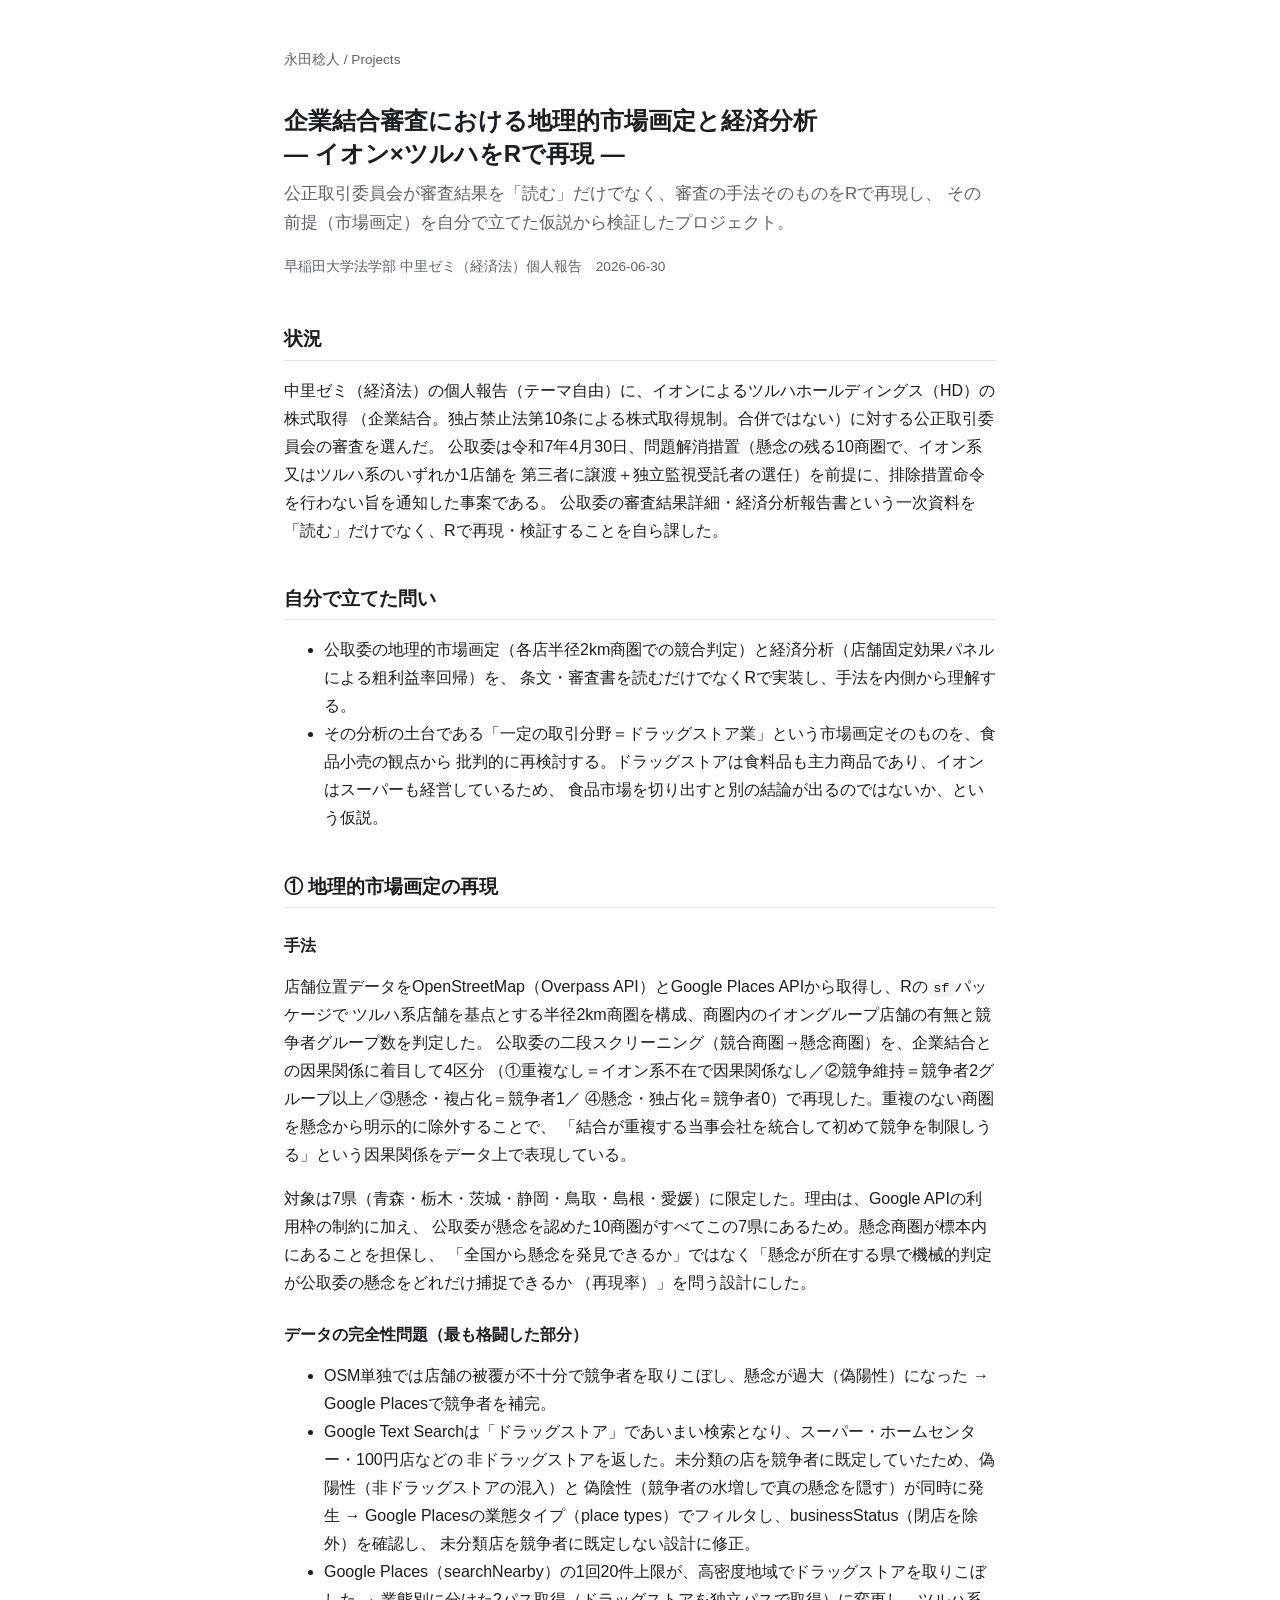
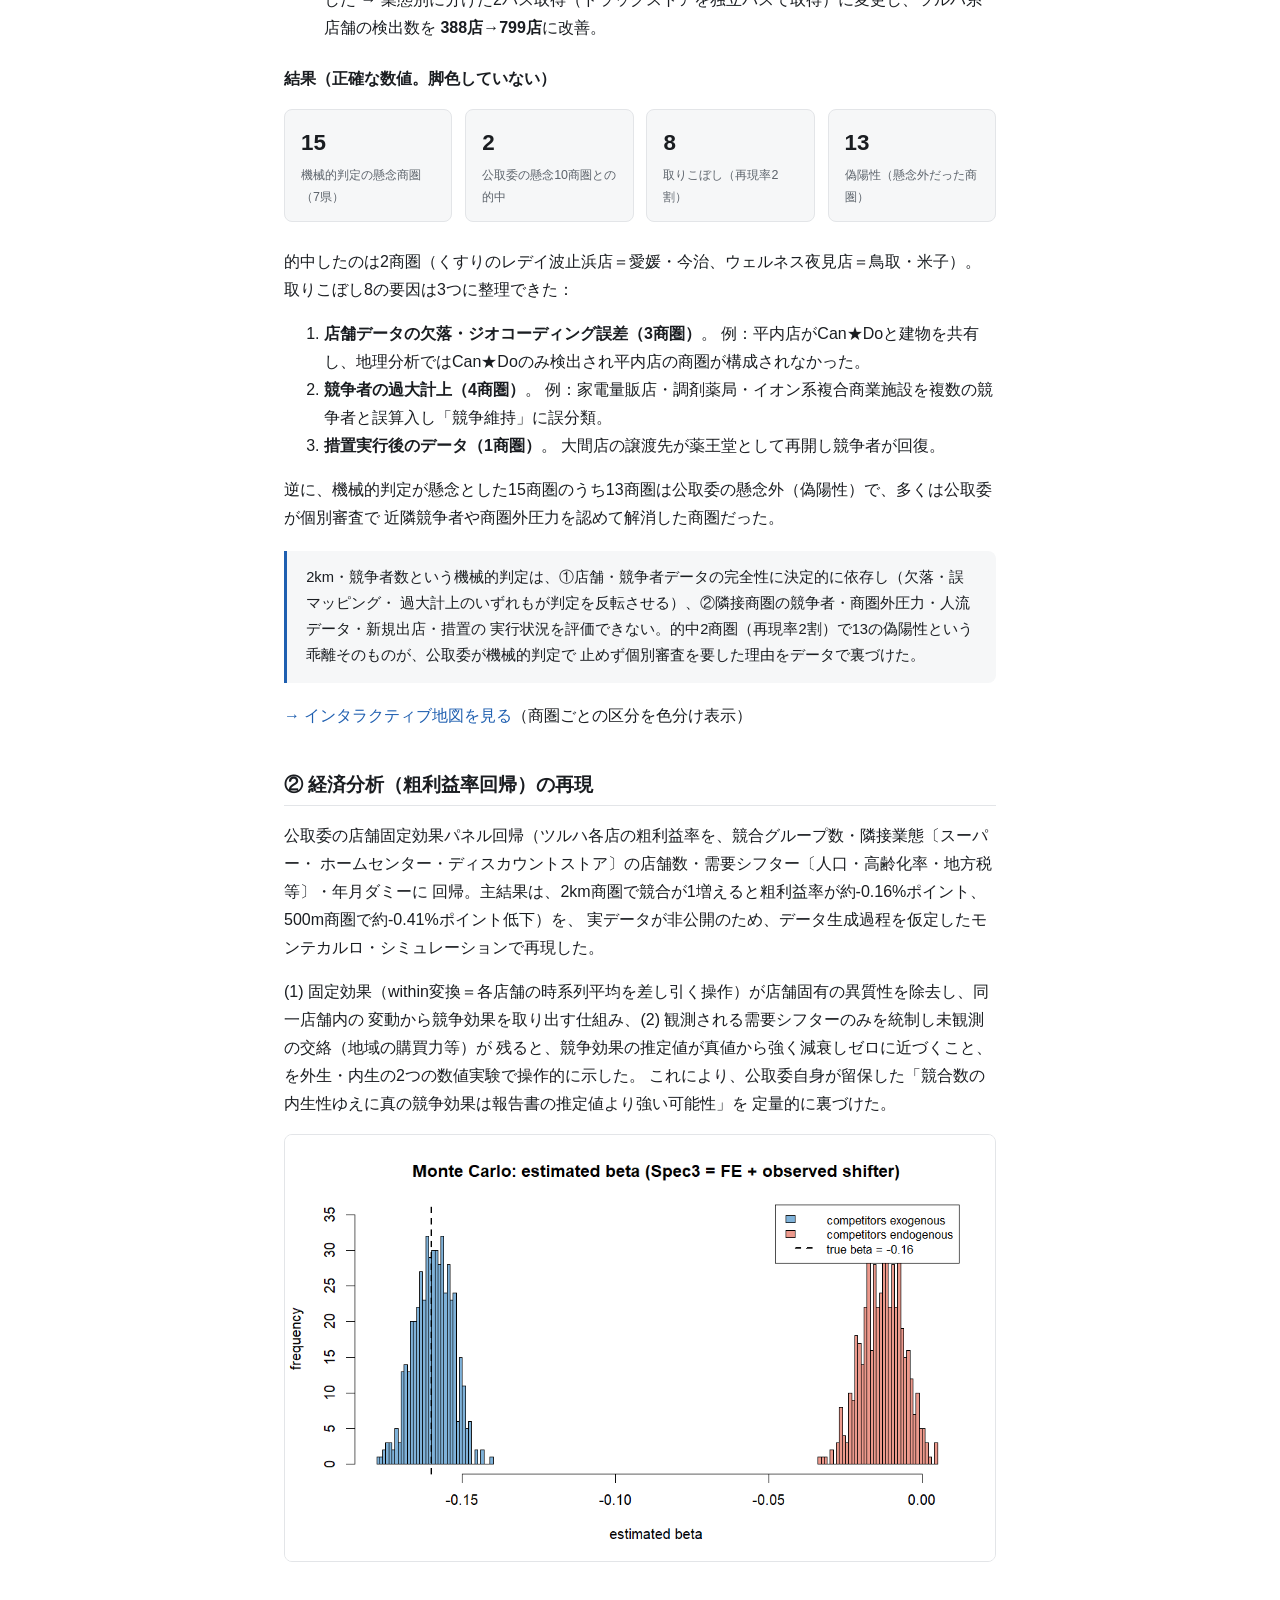
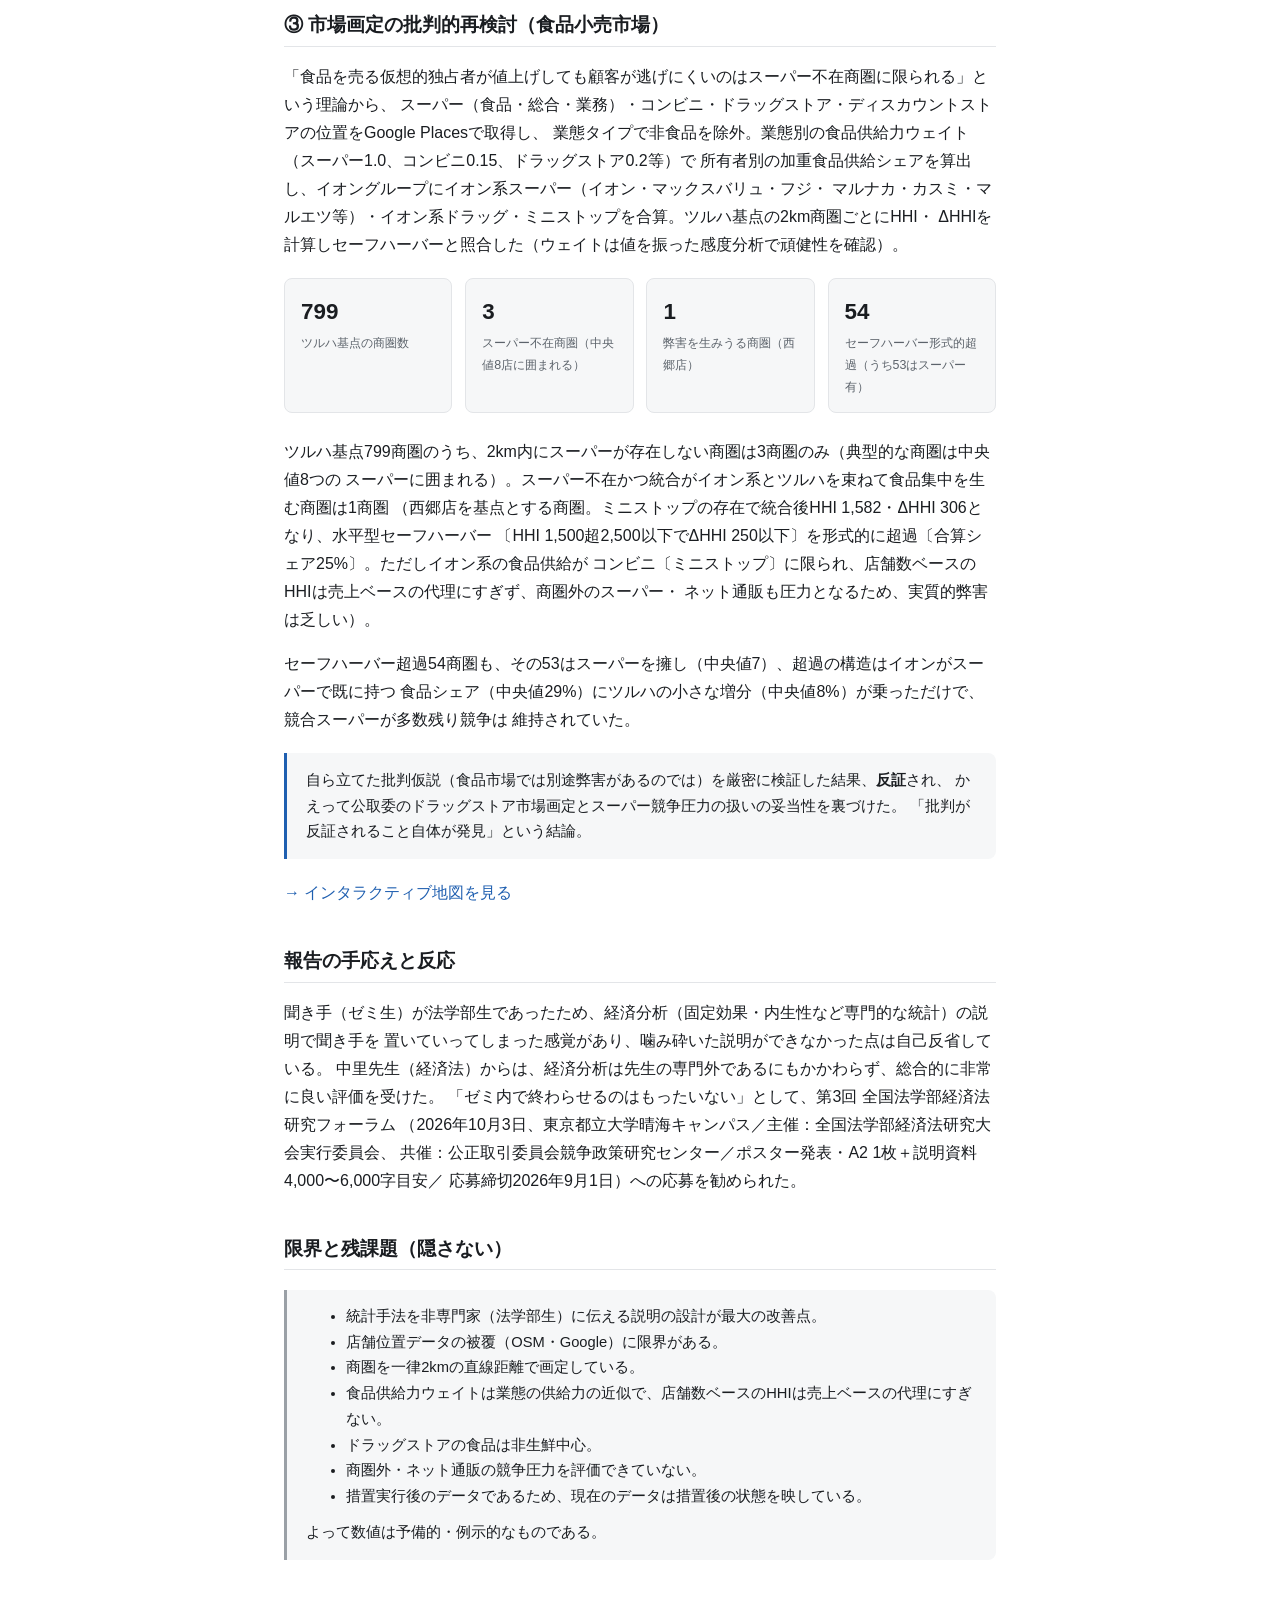
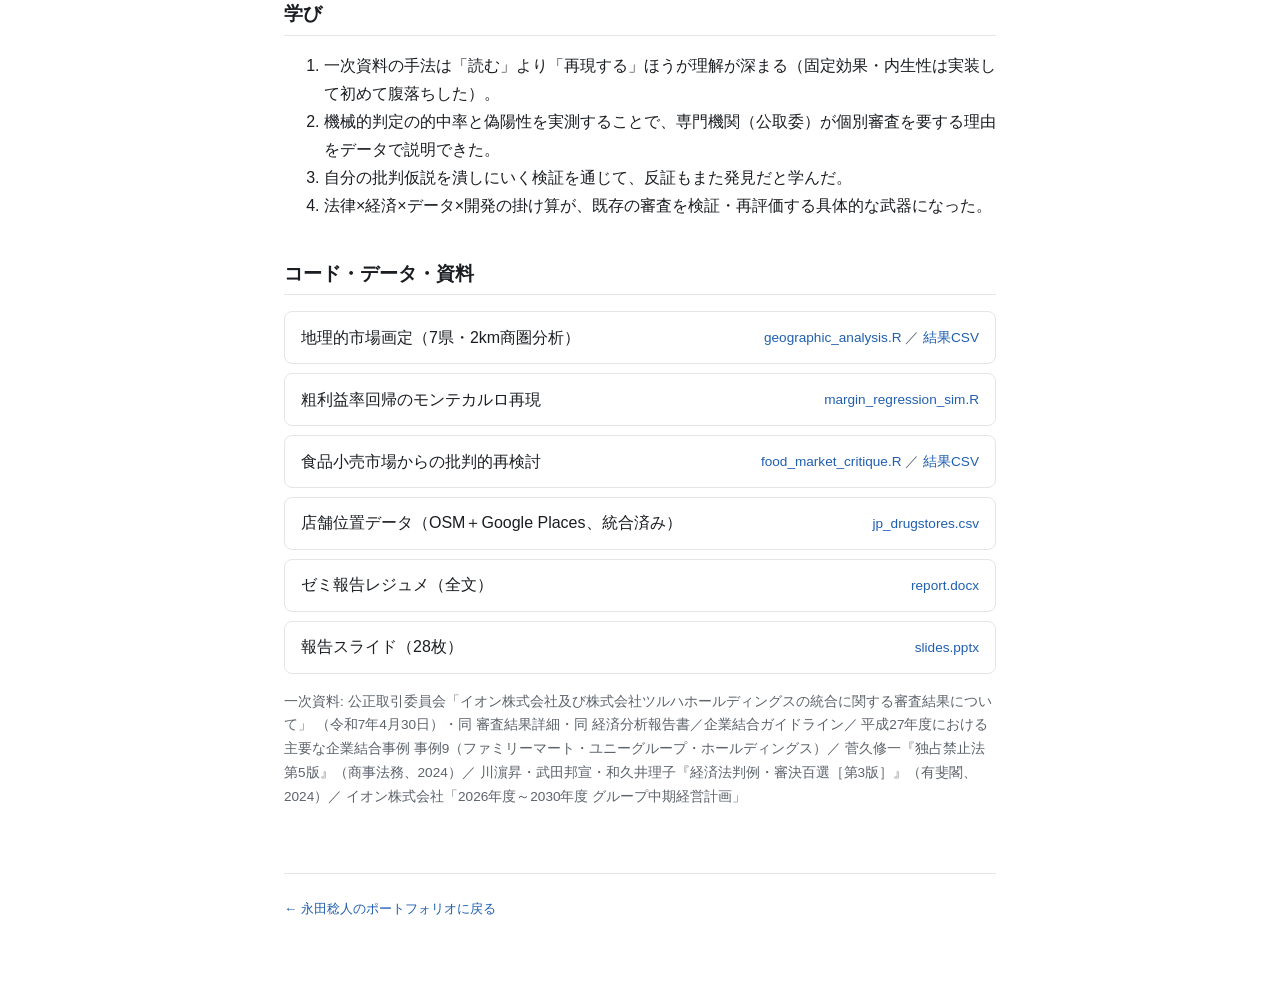
==== projects/jftc-aeon-tsuruha/index.html @ dfa3205b "公取委企業結合審査（イオン×ツルハ）R再現プロジェクトを公開 地理的市場画定・経済分析（粗利益率回帰）・食品市場からの批判的検討の 3本の分析を、コード・データ・インタラクティブ地図・報告資料とともに" ====
<!doctype html>
<html lang="ja">
<head>
<meta charset="utf-8">
<meta name="viewport" content="width=device-width, initial-scale=1">
<title>企業結合審査の再現 — イオン×ツルハ</title>
<meta name="description" content="公正取引委員会のイオン×ツルハHD企業結合審査を、地理的市場画定と経済分析の両面からRで再現し、市場画定を批判的に検証したプロジェクト。">
<link rel="stylesheet" href="../../assets/style.css">
</head>
<body>
<div class="wrap">
  <nav class="crumbs"><a href="../../">永田稔人</a> / Projects</nav>

  <header class="site-header">
    <h1>企業結合審査における地理的市場画定と経済分析<br>— イオン×ツルハをRで再現 —</h1>
    <p class="lede">
      公正取引委員会が審査結果を「読む」だけでなく、審査の手法そのものをRで再現し、
      その前提（市場画定）を自分で立てた仮説から検証したプロジェクト。
    </p>
    <p class="muted" style="margin-top:0.8rem; font-size:0.85rem;">
      早稲田大学法学部 中里ゼミ（経済法）個人報告　2026-06-30
    </p>
  </header>

  <section>
    <h2>状況</h2>
    <p>
      中里ゼミ（経済法）の個人報告（テーマ自由）に、イオンによるツルハホールディングス（HD）の株式取得
      （企業結合。独占禁止法第10条による株式取得規制。合併ではない）に対する公正取引委員会の審査を選んだ。
      公取委は令和7年4月30日、問題解消措置（懸念の残る10商圏で、イオン系又はツルハ系のいずれか1店舗を
      第三者に譲渡＋独立監視受託者の選任）を前提に、排除措置命令を行わない旨を通知した事案である。
      公取委の審査結果詳細・経済分析報告書という一次資料を「読む」だけでなく、Rで再現・検証することを自ら課した。
    </p>
  </section>

  <section>
    <h2>自分で立てた問い</h2>
    <ul>
      <li>公取委の地理的市場画定（各店半径2km商圏での競合判定）と経済分析（店舗固定効果パネルによる粗利益率回帰）を、
        条文・審査書を読むだけでなくRで実装し、手法を内側から理解する。</li>
      <li>その分析の土台である「一定の取引分野＝ドラッグストア業」という市場画定そのものを、食品小売の観点から
        批判的に再検討する。ドラッグストアは食料品も主力商品であり、イオンはスーパーも経営しているため、
        食品市場を切り出すと別の結論が出るのではないか、という仮説。</li>
    </ul>
  </section>

  <section>
    <h2>① 地理的市場画定の再現</h2>

    <h3>手法</h3>
    <p>
      店舗位置データをOpenStreetMap（Overpass API）とGoogle Places APIから取得し、Rの<code>sf</code>パッケージで
      ツルハ系店舗を基点とする半径2km商圏を構成、商圏内のイオングループ店舗の有無と競争者グループ数を判定した。
      公取委の二段スクリーニング（競合商圏→懸念商圏）を、企業結合との因果関係に着目して4区分
      （①重複なし＝イオン系不在で因果関係なし／②競争維持＝競争者2グループ以上／③懸念・複占化＝競争者1／
      ④懸念・独占化＝競争者0）で再現した。重複のない商圏を懸念から明示的に除外することで、
      「結合が重複する当事会社を統合して初めて競争を制限しうる」という因果関係をデータ上で表現している。
    </p>
    <p>
      対象は7県（青森・栃木・茨城・静岡・鳥取・島根・愛媛）に限定した。理由は、Google APIの利用枠の制約に加え、
      公取委が懸念を認めた10商圏がすべてこの7県にあるため。懸念商圏が標本内にあることを担保し、
      「全国から懸念を発見できるか」ではなく「懸念が所在する県で機械的判定が公取委の懸念をどれだけ捕捉できるか
      （再現率）」を問う設計にした。
    </p>

    <h3>データの完全性問題（最も格闘した部分）</h3>
    <ul>
      <li>OSM単独では店舗の被覆が不十分で競争者を取りこぼし、懸念が過大（偽陽性）になった
        → Google Placesで競争者を補完。</li>
      <li>Google Text Searchは「ドラッグストア」であいまい検索となり、スーパー・ホームセンター・100円店などの
        非ドラッグストアを返した。未分類の店を競争者に既定していたため、偽陽性（非ドラッグストアの混入）と
        偽陰性（競争者の水増しで真の懸念を隠す）が同時に発生
        → Google Placesの業態タイプ（place types）でフィルタし、businessStatus（閉店を除外）を確認し、
        未分類店を競争者に既定しない設計に修正。</li>
      <li>Google Places（searchNearby）の1回20件上限が、高密度地域でドラッグストアを取りこぼした
        → 業態別に分けた2パス取得（ドラッグストアを独立パスで取得）に変更し、ツルハ系店舗の検出数を
        <strong>388店→799店</strong>に改善。</li>
    </ul>

    <h3>結果（正確な数値。脚色していない）</h3>
    <div class="stat-row">
      <div class="stat"><div class="n">15</div><div class="label">機械的判定の懸念商圏（7県）</div></div>
      <div class="stat"><div class="n">2</div><div class="label">公取委の懸念10商圏との的中</div></div>
      <div class="stat"><div class="n">8</div><div class="label">取りこぼし（再現率2割）</div></div>
      <div class="stat"><div class="n">13</div><div class="label">偽陽性（懸念外だった商圏）</div></div>
    </div>
    <p>
      的中したのは2商圏（くすりのレデイ波止浜店＝愛媛・今治、ウェルネス夜見店＝鳥取・米子）。
      取りこぼし8の要因は3つに整理できた：
    </p>
    <ol>
      <li><strong>店舗データの欠落・ジオコーディング誤差（3商圏）</strong>。
        例：平内店がCan★Doと建物を共有し、地理分析ではCan★Doのみ検出され平内店の商圏が構成されなかった。</li>
      <li><strong>競争者の過大計上（4商圏）</strong>。
        例：家電量販店・調剤薬局・イオン系複合商業施設を複数の競争者と誤算入し「競争維持」に誤分類。</li>
      <li><strong>措置実行後のデータ（1商圏）</strong>。
        大間店の譲渡先が薬王堂として再開し競争者が回復。</li>
    </ol>
    <p>
      逆に、機械的判定が懸念とした15商圏のうち13商圏は公取委の懸念外（偽陽性）で、多くは公取委が個別審査で
      近隣競争者や商圏外圧力を認めて解消した商圏だった。
    </p>
    <div class="callout">
      2km・競争者数という機械的判定は、①店舗・競争者データの完全性に決定的に依存し（欠落・誤マッピング・
      過大計上のいずれもが判定を反転させる）、②隣接商圏の競争者・商圏外圧力・人流データ・新規出店・措置の
      実行状況を評価できない。的中2商圏（再現率2割）で13の偽陽性という乖離そのものが、公取委が機械的判定で
      止めず個別審査を要した理由をデータで裏づけた。
    </div>
    <p><a href="maps/geographic_map.html">→ インタラクティブ地図を見る</a>（商圏ごとの区分を色分け表示）</p>
  </section>

  <section>
    <h2>② 経済分析（粗利益率回帰）の再現</h2>
    <p>
      公取委の店舗固定効果パネル回帰（ツルハ各店の粗利益率を、競合グループ数・隣接業態〔スーパー・
      ホームセンター・ディスカウントストア〕の店舗数・需要シフター〔人口・高齢化率・地方税等〕・年月ダミーに
      回帰。主結果は、2km商圏で競合が1増えると粗利益率が約-0.16%ポイント、500m商圏で約-0.41%ポイント低下）を、
      実データが非公開のため、データ生成過程を仮定したモンテカルロ・シミュレーションで再現した。
    </p>
    <p>
      (1) 固定効果（within変換＝各店舗の時系列平均を差し引く操作）が店舗固有の異質性を除去し、同一店舗内の
      変動から競争効果を取り出す仕組み、(2) 観測される需要シフターのみを統制し未観測の交絡（地域の購買力等）が
      残ると、競争効果の推定値が真値から強く減衰しゼロに近づくこと、を外生・内生の2つの数値実験で操作的に示した。
      これにより、公取委自身が留保した「競合数の内生性ゆえに真の競争効果は報告書の推定値より強い可能性」を
      定量的に裏づけた。
    </p>
    <p><img src="figures/margin_montecarlo.png" alt="モンテカルロ・シミュレーション：外生 vs 内生での推定バイアス比較" style="max-width:100%; border-radius:8px; border:1px solid var(--border);"></p>
  </section>

  <section>
    <h2>③ 市場画定の批判的再検討（食品小売市場）</h2>
    <p>
      「食品を売る仮想的独占者が値上げしても顧客が逃げにくいのはスーパー不在商圏に限られる」という理論から、
      スーパー（食品・総合・業務）・コンビニ・ドラッグストア・ディスカウントストアの位置をGoogle Placesで取得し、
      業態タイプで非食品を除外。業態別の食品供給力ウェイト（スーパー1.0、コンビニ0.15、ドラッグストア0.2等）で
      所有者別の加重食品供給シェアを算出し、イオングループにイオン系スーパー（イオン・マックスバリュ・フジ・
      マルナカ・カスミ・マルエツ等）・イオン系ドラッグ・ミニストップを合算。ツルハ基点の2km商圏ごとにHHI・
      ΔHHIを計算しセーフハーバーと照合した（ウェイトは値を振った感度分析で頑健性を確認）。
    </p>
    <div class="stat-row">
      <div class="stat"><div class="n">799</div><div class="label">ツルハ基点の商圏数</div></div>
      <div class="stat"><div class="n">3</div><div class="label">スーパー不在商圏（中央値8店に囲まれる）</div></div>
      <div class="stat"><div class="n">1</div><div class="label">弊害を生みうる商圏（西郷店）</div></div>
      <div class="stat"><div class="n">54</div><div class="label">セーフハーバー形式的超過（うち53はスーパー有）</div></div>
    </div>
    <p>
      ツルハ基点799商圏のうち、2km内にスーパーが存在しない商圏は3商圏のみ（典型的な商圏は中央値8つの
      スーパーに囲まれる）。スーパー不在かつ統合がイオン系とツルハを束ねて食品集中を生む商圏は1商圏
      （西郷店を基点とする商圏。ミニストップの存在で統合後HHI 1,582・ΔHHI 306となり、水平型セーフハーバー
      〔HHI 1,500超2,500以下でΔHHI 250以下〕を形式的に超過〔合算シェア25%〕。ただしイオン系の食品供給が
      コンビニ〔ミニストップ〕に限られ、店舗数ベースのHHIは売上ベースの代理にすぎず、商圏外のスーパー・
      ネット通販も圧力となるため、実質的弊害は乏しい）。
    </p>
    <p>
      セーフハーバー超過54商圏も、その53はスーパーを擁し（中央値7）、超過の構造はイオンがスーパーで既に持つ
      食品シェア（中央値29%）にツルハの小さな増分（中央値8%）が乗っただけで、競合スーパーが多数残り競争は
      維持されていた。
    </p>
    <div class="callout">
      自ら立てた批判仮説（食品市場では別途弊害があるのでは）を厳密に検証した結果、<strong>反証</strong>され、
      かえって公取委のドラッグストア市場画定とスーパー競争圧力の扱いの妥当性を裏づけた。
      「批判が反証されること自体が発見」という結論。
    </div>
    <p><a href="maps/food_market_map.html">→ インタラクティブ地図を見る</a></p>
  </section>

  <section>
    <h2>報告の手応えと反応</h2>
    <p>
      聞き手（ゼミ生）が法学部生であったため、経済分析（固定効果・内生性など専門的な統計）の説明で聞き手を
      置いていってしまった感覚があり、噛み砕いた説明ができなかった点は自己反省している。
      中里先生（経済法）からは、経済分析は先生の専門外であるにもかかわらず、総合的に非常に良い評価を受けた。
      「ゼミ内で終わらせるのはもったいない」として、第3回 全国法学部経済法研究フォーラム
      （2026年10月3日、東京都立大学晴海キャンパス／主催：全国法学部経済法研究大会実行委員会、
      共催：公正取引委員会競争政策研究センター／ポスター発表・A2 1枚＋説明資料4,000〜6,000字目安／
      応募締切2026年9月1日）への応募を勧められた。
    </p>
  </section>

  <section>
    <h2>限界と残課題（隠さない）</h2>
    <div class="callout limits">
      <ul style="margin:0;">
        <li>統計手法を非専門家（法学部生）に伝える説明の設計が最大の改善点。</li>
        <li>店舗位置データの被覆（OSM・Google）に限界がある。</li>
        <li>商圏を一律2kmの直線距離で画定している。</li>
        <li>食品供給力ウェイトは業態の供給力の近似で、店舗数ベースのHHIは売上ベースの代理にすぎない。</li>
        <li>ドラッグストアの食品は非生鮮中心。</li>
        <li>商圏外・ネット通販の競争圧力を評価できていない。</li>
        <li>措置実行後のデータであるため、現在のデータは措置後の状態を映している。</li>
      </ul>
      <p style="margin-bottom:0; margin-top:0.6rem;">よって数値は予備的・例示的なものである。</p>
    </div>
  </section>

  <section>
    <h2>学び</h2>
    <ol>
      <li>一次資料の手法は「読む」より「再現する」ほうが理解が深まる（固定効果・内生性は実装して初めて腹落ちした）。</li>
      <li>機械的判定の的中率と偽陽性を実測することで、専門機関（公取委）が個別審査を要する理由をデータで説明できた。</li>
      <li>自分の批判仮説を潰しにいく検証を通じて、反証もまた発見だと学んだ。</li>
      <li>法律×経済×データ×開発の掛け算が、既存の審査を検証・再評価する具体的な武器になった。</li>
    </ol>
  </section>

  <section>
    <h2>コード・データ・資料</h2>
    <ul class="resource-list">
      <li>
        <span>地理的市場画定（7県・2km商圏分析）</span>
        <span class="desc"><a href="code/geographic_analysis.R">geographic_analysis.R</a> ／ <a href="data/geographic_results.csv">結果CSV</a></span>
      </li>
      <li>
        <span>粗利益率回帰のモンテカルロ再現</span>
        <span class="desc"><a href="code/margin_regression_sim.R">margin_regression_sim.R</a></span>
      </li>
      <li>
        <span>食品小売市場からの批判的再検討</span>
        <span class="desc"><a href="code/food_market_critique.R">food_market_critique.R</a> ／ <a href="data/food_market_results.csv">結果CSV</a></span>
      </li>
      <li>
        <span>店舗位置データ（OSM＋Google Places、統合済み）</span>
        <span class="desc"><a href="data/jp_drugstores.csv">jp_drugstores.csv</a></span>
      </li>
      <li>
        <span>ゼミ報告レジュメ（全文）</span>
        <span class="desc"><a href="report/report.docx">report.docx</a></span>
      </li>
      <li>
        <span>報告スライド（28枚）</span>
        <span class="desc"><a href="report/slides.pptx">slides.pptx</a></span>
      </li>
    </ul>
    <p class="muted" style="font-size:0.85rem;">
      一次資料: 公正取引委員会「イオン株式会社及び株式会社ツルハホールディングスの統合に関する審査結果について」
      （令和7年4月30日）・同 審査結果詳細・同 経済分析報告書／企業結合ガイドライン／
      平成27年度における主要な企業結合事例 事例9（ファミリーマート・ユニーグループ・ホールディングス）／
      菅久修一『独占禁止法 第5版』（商事法務、2024）／
      川濵昇・武田邦宣・和久井理子『経済法判例・審決百選［第3版］』（有斐閣、2024）／
      イオン株式会社「2026年度～2030年度 グループ中期経営計画」
    </p>
  </section>

  <footer class="site-footer">
    <a href="../../">← 永田稔人のポートフォリオに戻る</a>
  </footer>
</div>
</body>
</html>
---- assets/style.css ----
:root {
  --bg: #ffffff;
  --bg-subtle: #f6f7f8;
  --text: #1a1d21;
  --text-muted: #5c636b;
  --border: #e3e5e8;
  --accent: #1f5fb0;
  --accent-bg: #eef4fc;
  --concern-strong: #b2182b;
  --concern-weak: #ef8a62;
  --ok: #1a9850;
  --neutral: #9aa0a6;
  --code-bg: #f2f3f5;
  --max-width: 760px;
}

@media (prefers-color-scheme: dark) {
  :root:not([data-theme="light"]) {
    --bg: #14161a;
    --bg-subtle: #1c1f24;
    --text: #e8eaed;
    --text-muted: #9aa0a8;
    --border: #2c3036;
    --accent: #6fa8e6;
    --accent-bg: #1b2a3d;
    --code-bg: #1c1f24;
  }
}
:root[data-theme="dark"] {
  --bg: #14161a;
  --bg-subtle: #1c1f24;
  --text: #e8eaed;
  --text-muted: #9aa0a8;
  --border: #2c3036;
  --accent: #6fa8e6;
  --accent-bg: #1b2a3d;
  --code-bg: #1c1f24;
}

* { box-sizing: border-box; }

body {
  margin: 0;
  background: var(--bg);
  color: var(--text);
  font-family: -apple-system, BlinkMacSystemFont, "Hiragino Sans", "Yu Gothic", "Segoe UI", sans-serif;
  line-height: 1.75;
  font-size: 16px;
}

.wrap {
  max-width: var(--max-width);
  margin: 0 auto;
  padding: 3rem 1.5rem 5rem;
}

header.site-header {
  margin-bottom: 3rem;
}

header.site-header h1 {
  font-size: 1.5rem;
  margin: 0 0 0.4rem;
}

header.site-header .role {
  color: var(--text-muted);
  font-size: 0.95rem;
}

nav.crumbs {
  font-size: 0.85rem;
  color: var(--text-muted);
  margin-bottom: 2rem;
}
nav.crumbs a { color: var(--text-muted); }

a { color: var(--accent); text-decoration: none; }
a:hover { text-decoration: underline; }

h1, h2, h3 { line-height: 1.4; }
h2 {
  font-size: 1.2rem;
  margin-top: 2.6rem;
  padding-bottom: 0.4rem;
  border-bottom: 1px solid var(--border);
}
h3 {
  font-size: 1.02rem;
  margin-top: 1.6rem;
  color: var(--text);
}

p, ul, ol { color: var(--text); }
.muted { color: var(--text-muted); }
.lede {
  font-size: 1.05rem;
  color: var(--text-muted);
  margin-top: 0.5rem;
}

.card {
  display: block;
  border: 1px solid var(--border);
  border-radius: 10px;
  padding: 1.4rem 1.6rem;
  margin: 1.2rem 0;
  transition: border-color 0.15s ease;
}
a.card:hover {
  text-decoration: none;
  border-color: var(--accent);
}
.card h3 { margin-top: 0; }
.card .tags {
  margin-top: 0.6rem;
  font-size: 0.8rem;
  color: var(--text-muted);
}

.stat-row {
  display: grid;
  grid-template-columns: repeat(auto-fit, minmax(120px, 1fr));
  gap: 0.8rem;
  margin: 1.2rem 0 1.6rem;
}
.stat {
  background: var(--bg-subtle);
  border: 1px solid var(--border);
  border-radius: 8px;
  padding: 0.8rem 1rem;
}
.stat .n {
  font-size: 1.4rem;
  font-weight: 600;
  font-variant-numeric: tabular-nums;
}
.stat .label {
  font-size: 0.78rem;
  color: var(--text-muted);
  margin-top: 0.15rem;
}

.resource-list {
  list-style: none;
  padding: 0;
  margin: 1rem 0;
}
.resource-list li {
  border: 1px solid var(--border);
  border-radius: 8px;
  padding: 0.7rem 1rem;
  margin-bottom: 0.6rem;
  display: flex;
  justify-content: space-between;
  align-items: center;
  gap: 1rem;
  flex-wrap: wrap;
}
.resource-list .desc { font-size: 0.85rem; color: var(--text-muted); }

code, pre {
  background: var(--code-bg);
  border-radius: 6px;
  font-family: ui-monospace, "SFMono-Regular", Consolas, monospace;
  font-size: 0.85em;
}
code { padding: 0.1em 0.4em; }
pre { padding: 1rem; overflow-x: auto; }

table {
  width: 100%;
  border-collapse: collapse;
  margin: 1rem 0;
  font-size: 0.9rem;
}
th, td {
  border: 1px solid var(--border);
  padding: 0.5rem 0.7rem;
  text-align: left;
}
th { background: var(--bg-subtle); }

.callout {
  background: var(--bg-subtle);
  border-left: 3px solid var(--accent);
  border-radius: 0 8px 8px 0;
  padding: 0.9rem 1.2rem;
  margin: 1.2rem 0;
  font-size: 0.92rem;
}
.callout.limits { border-left-color: var(--neutral); }

.badge {
  display: inline-block;
  font-size: 0.72rem;
  padding: 0.15em 0.55em;
  border-radius: 999px;
  background: var(--accent-bg);
  color: var(--accent);
  margin-left: 0.4em;
  vertical-align: middle;
}

footer.site-footer {
  margin-top: 4rem;
  padding-top: 1.5rem;
  border-top: 1px solid var(--border);
  font-size: 0.82rem;
  color: var(--text-muted);
}
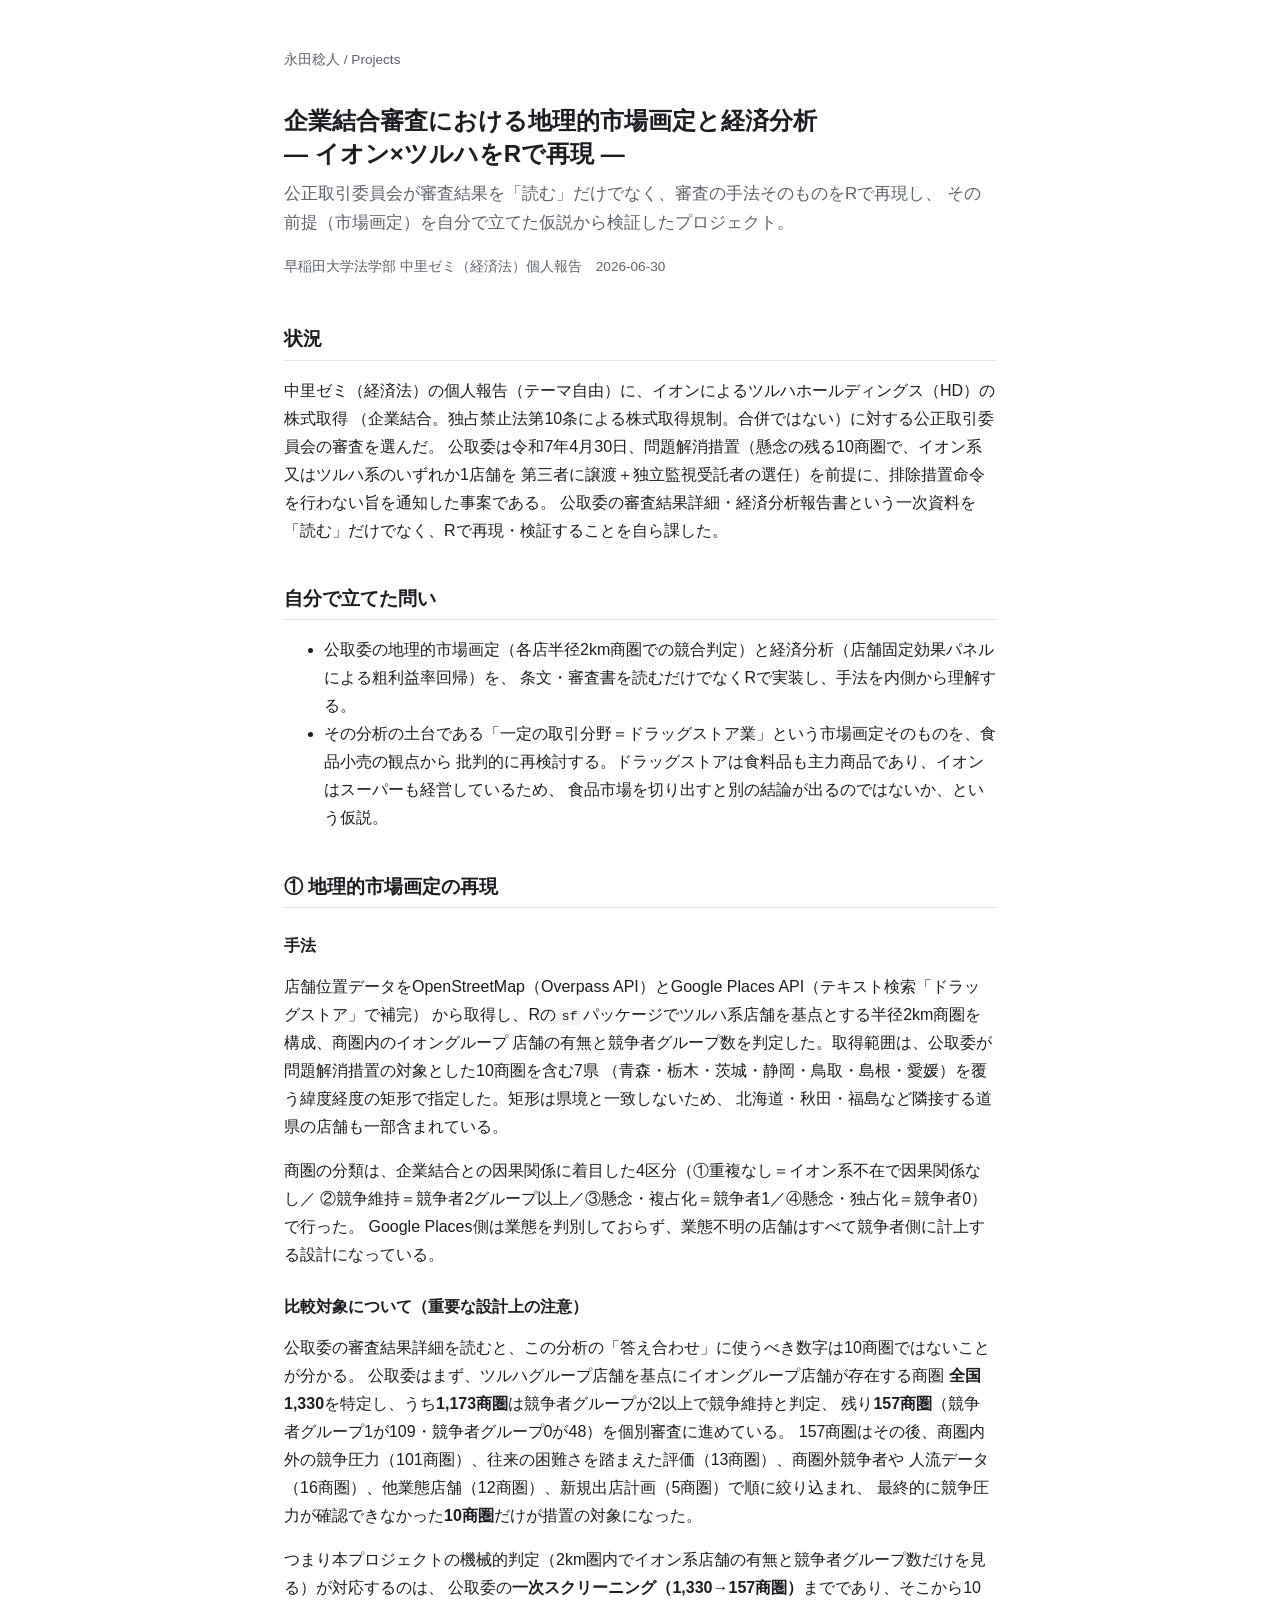
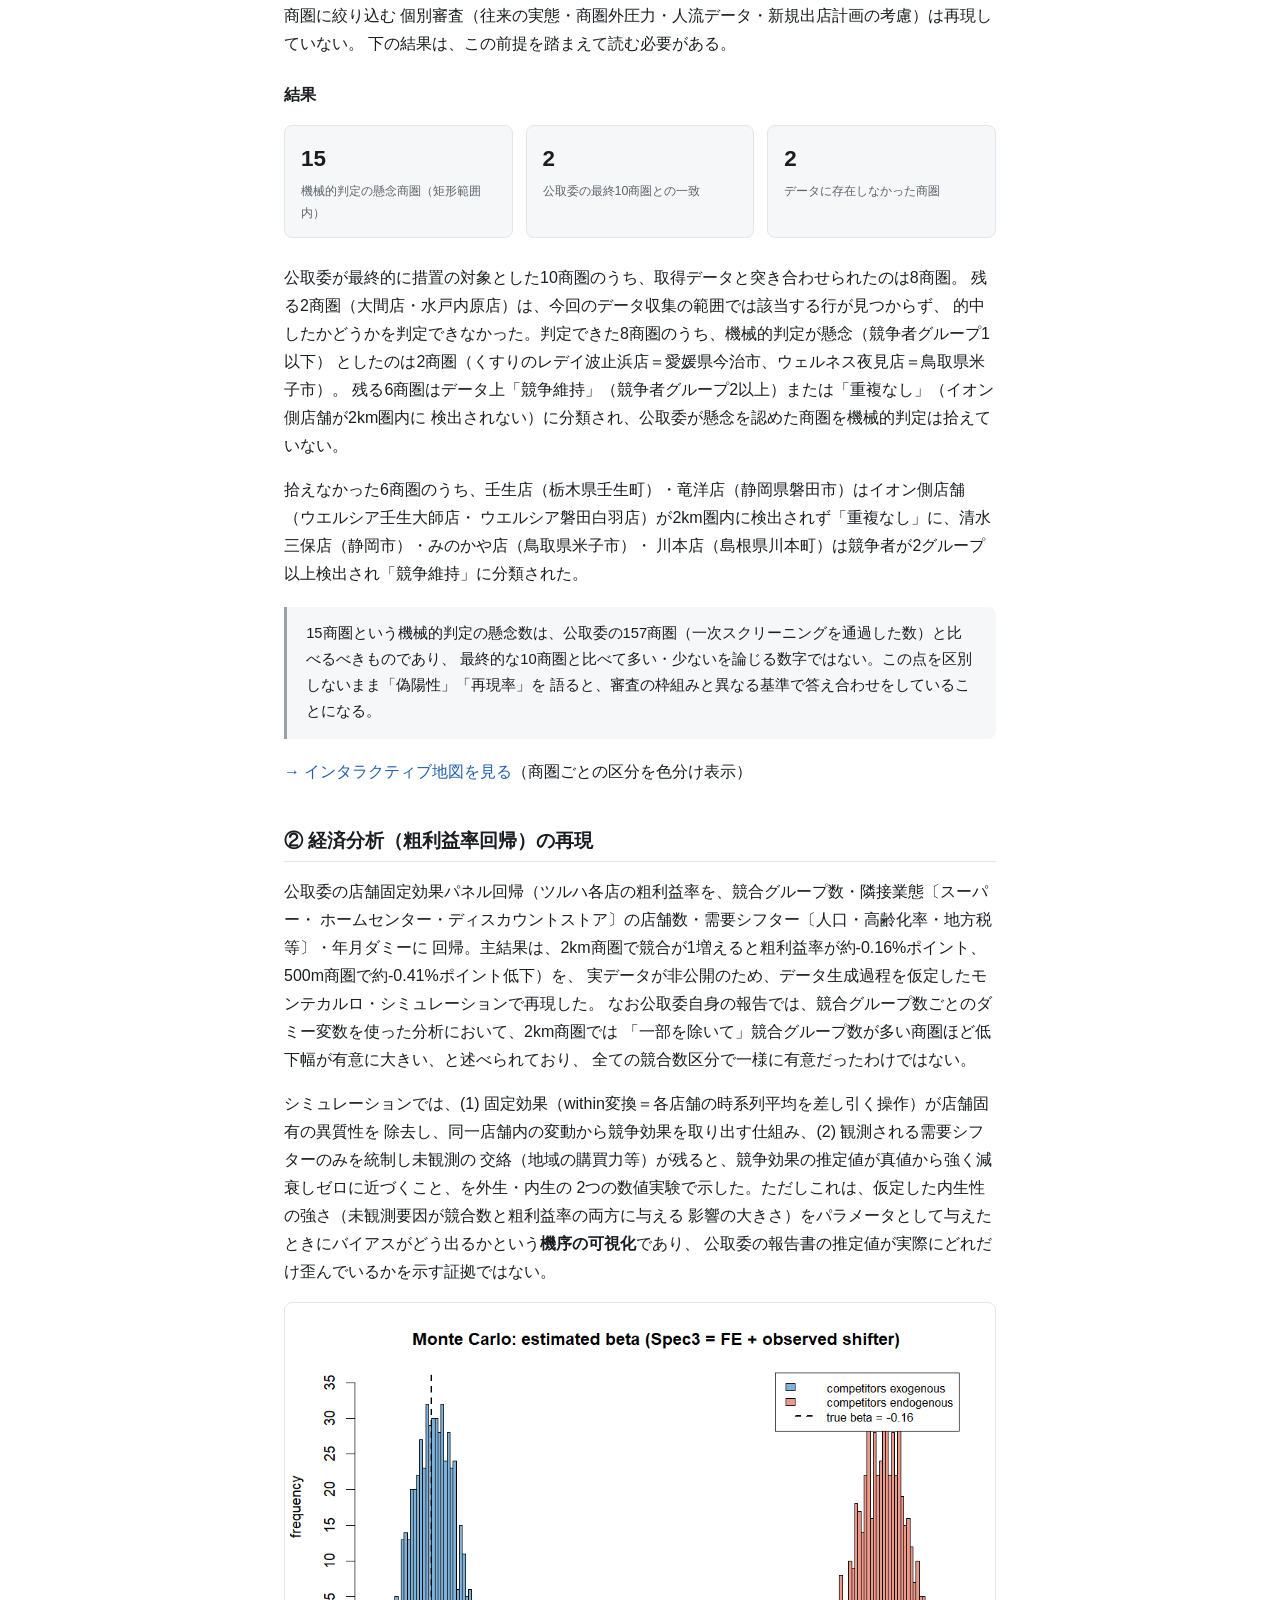
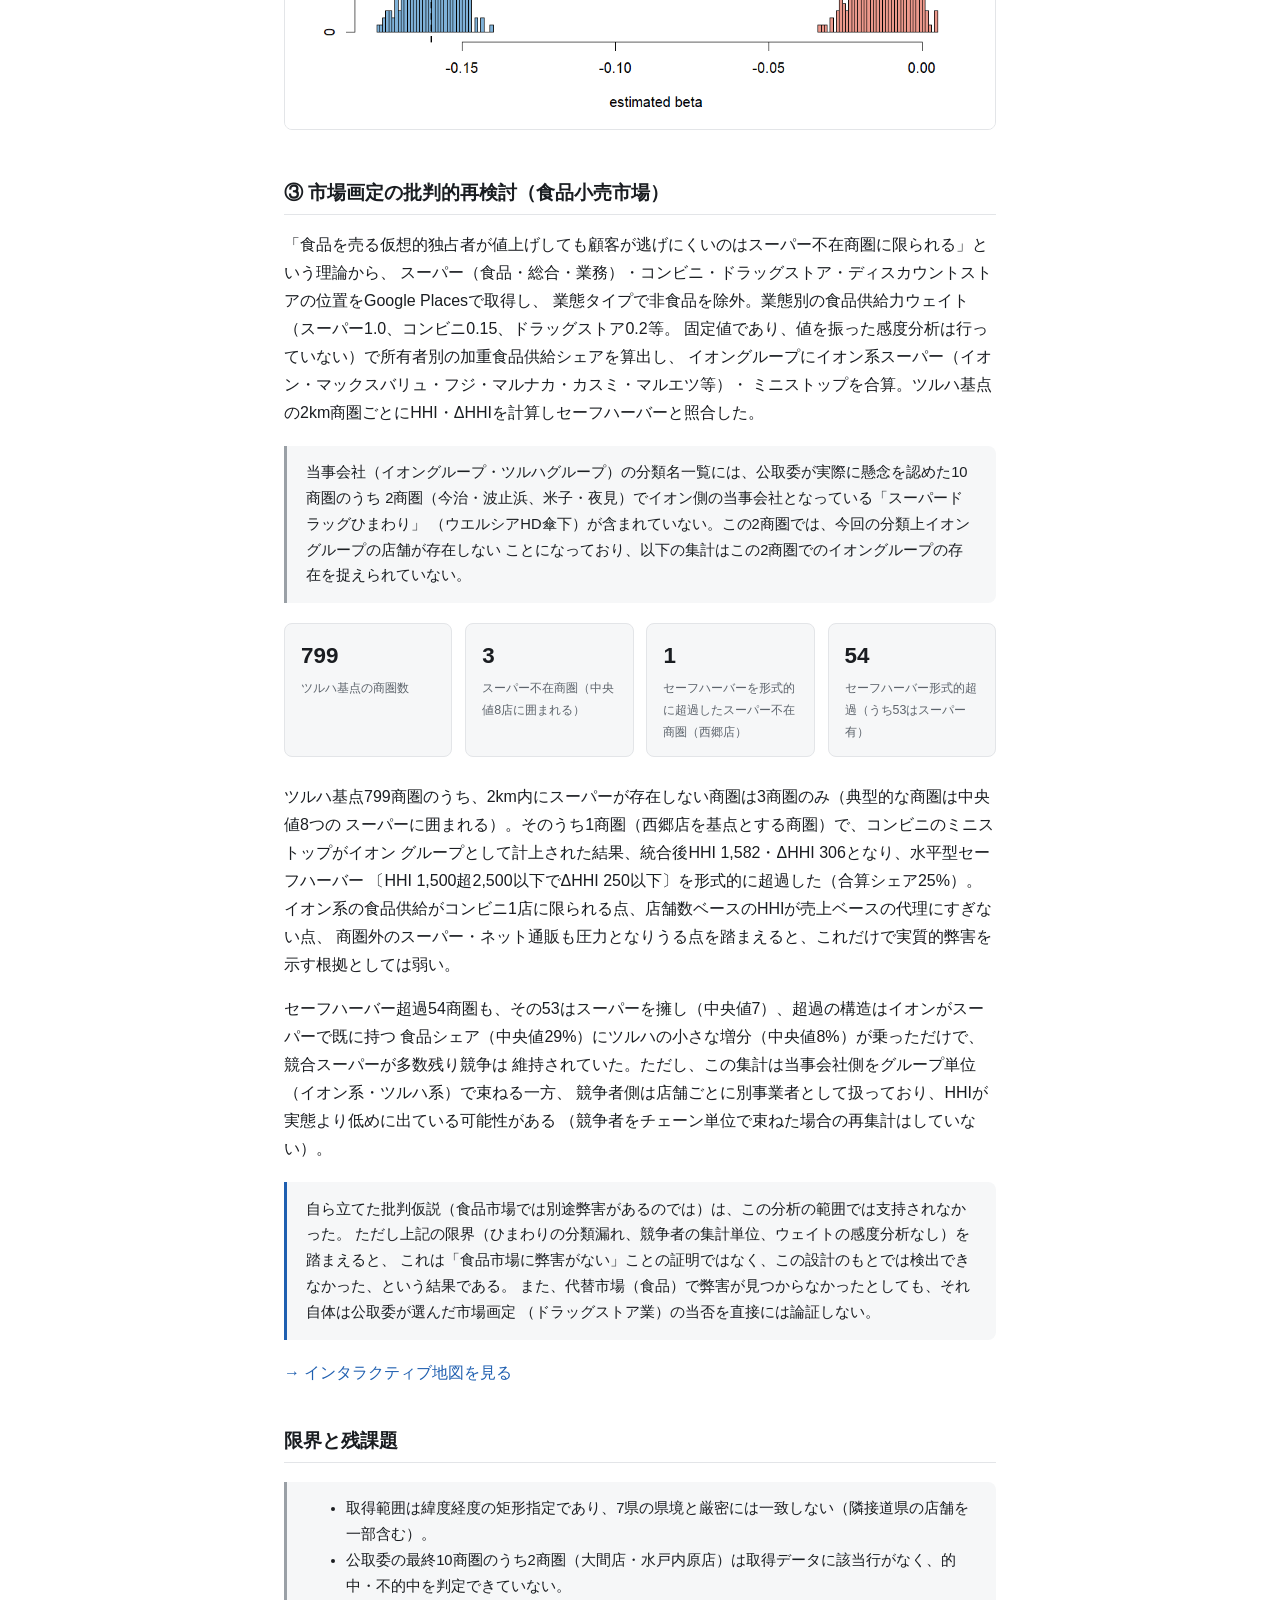
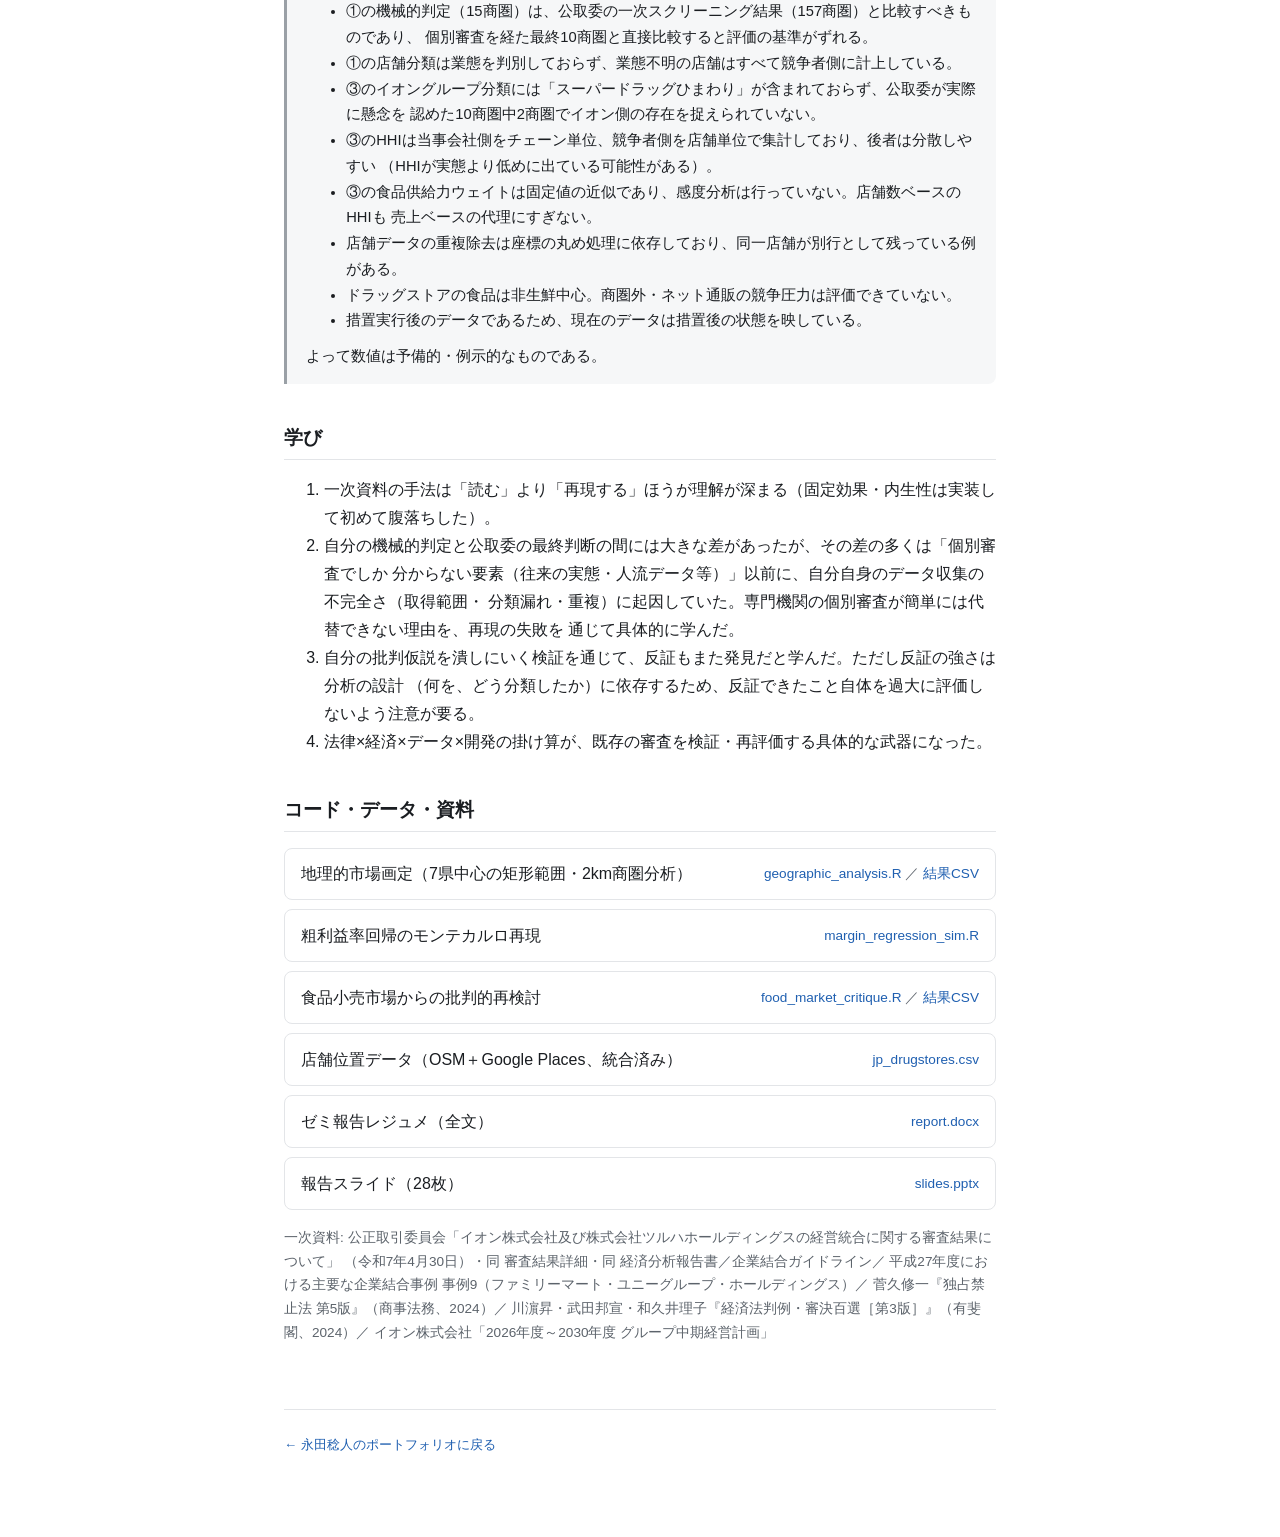
==== commit 25b5ab98: "独立査読(analysis-evaluator)の指摘に基づき本文を全面修正 一次資料(公取委審査結果詳細)を直接確認し、比較対象の誤り(最終10商圏では なく一次スクリーニング157商圏と比較すべき" ====
--- a/projects/jftc-aeon-tsuruha/index.html
+++ b/projects/jftc-aeon-tsuruha/index.html
@@ -49,62 +49,58 @@
 
     <h3>手法</h3>
     <p>
-      店舗位置データをOpenStreetMap（Overpass API）とGoogle Places APIから取得し、Rの<code>sf</code>パッケージで
-      ツルハ系店舗を基点とする半径2km商圏を構成、商圏内のイオングループ店舗の有無と競争者グループ数を判定した。
-      公取委の二段スクリーニング（競合商圏→懸念商圏）を、企業結合との因果関係に着目して4区分
-      （①重複なし＝イオン系不在で因果関係なし／②競争維持＝競争者2グループ以上／③懸念・複占化＝競争者1／
-      ④懸念・独占化＝競争者0）で再現した。重複のない商圏を懸念から明示的に除外することで、
-      「結合が重複する当事会社を統合して初めて競争を制限しうる」という因果関係をデータ上で表現している。
-    </p>
-    <p>
-      対象は7県（青森・栃木・茨城・静岡・鳥取・島根・愛媛）に限定した。理由は、Google APIの利用枠の制約に加え、
-      公取委が懸念を認めた10商圏がすべてこの7県にあるため。懸念商圏が標本内にあることを担保し、
-      「全国から懸念を発見できるか」ではなく「懸念が所在する県で機械的判定が公取委の懸念をどれだけ捕捉できるか
-      （再現率）」を問う設計にした。
-    </p>
-
-    <h3>データの完全性問題（最も格闘した部分）</h3>
-    <ul>
-      <li>OSM単独では店舗の被覆が不十分で競争者を取りこぼし、懸念が過大（偽陽性）になった
-        → Google Placesで競争者を補完。</li>
-      <li>Google Text Searchは「ドラッグストア」であいまい検索となり、スーパー・ホームセンター・100円店などの
-        非ドラッグストアを返した。未分類の店を競争者に既定していたため、偽陽性（非ドラッグストアの混入）と
-        偽陰性（競争者の水増しで真の懸念を隠す）が同時に発生
-        → Google Placesの業態タイプ（place types）でフィルタし、businessStatus（閉店を除外）を確認し、
-        未分類店を競争者に既定しない設計に修正。</li>
-      <li>Google Places（searchNearby）の1回20件上限が、高密度地域でドラッグストアを取りこぼした
-        → 業態別に分けた2パス取得（ドラッグストアを独立パスで取得）に変更し、ツルハ系店舗の検出数を
-        <strong>388店→799店</strong>に改善。</li>
-    </ul>
-
-    <h3>結果（正確な数値。脚色していない）</h3>
+      店舗位置データをOpenStreetMap（Overpass API）とGoogle Places API（テキスト検索「ドラッグストア」で補完）
+      から取得し、Rの<code>sf</code>パッケージでツルハ系店舗を基点とする半径2km商圏を構成、商圏内のイオングループ
+      店舗の有無と競争者グループ数を判定した。取得範囲は、公取委が問題解消措置の対象とした10商圏を含む7県
+      （青森・栃木・茨城・静岡・鳥取・島根・愛媛）を覆う緯度経度の矩形で指定した。矩形は県境と一致しないため、
+      北海道・秋田・福島など隣接する道県の店舗も一部含まれている。
+    </p>
+    <p>
+      商圏の分類は、企業結合との因果関係に着目した4区分（①重複なし＝イオン系不在で因果関係なし／
+      ②競争維持＝競争者2グループ以上／③懸念・複占化＝競争者1／④懸念・独占化＝競争者0）で行った。
+      Google Places側は業態を判別しておらず、業態不明の店舗はすべて競争者側に計上する設計になっている。
+    </p>
+
+    <h3>比較対象について（重要な設計上の注意）</h3>
+    <p>
+      公取委の審査結果詳細を読むと、この分析の「答え合わせ」に使うべき数字は10商圏ではないことが分かる。
+      公取委はまず、ツルハグループ店舗を基点にイオングループ店舗が存在する商圏
+      <strong>全国1,330</strong>を特定し、うち<strong>1,173商圏</strong>は競争者グループが2以上で競争維持と判定、
+      残り<strong>157商圏</strong>（競争者グループ1が109・競争者グループ0が48）を個別審査に進めている。
+      157商圏はその後、商圏内外の競争圧力（101商圏）、往来の困難さを踏まえた評価（13商圏）、商圏外競争者や
+      人流データ（16商圏）、他業態店舗（12商圏）、新規出店計画（5商圏）で順に絞り込まれ、
+      最終的に競争圧力が確認できなかった<strong>10商圏</strong>だけが措置の対象になった。
+    </p>
+    <p>
+      つまり本プロジェクトの機械的判定（2km圏内でイオン系店舗の有無と競争者グループ数だけを見る）が対応するのは、
+      公取委の<strong>一次スクリーニング（1,330→157商圏）</strong>までであり、そこから10商圏に絞り込む
+      個別審査（往来の実態・商圏外圧力・人流データ・新規出店計画の考慮）は再現していない。
+      下の結果は、この前提を踏まえて読む必要がある。
+    </p>
+
+    <h3>結果</h3>
     <div class="stat-row">
-      <div class="stat"><div class="n">15</div><div class="label">機械的判定の懸念商圏（7県）</div></div>
-      <div class="stat"><div class="n">2</div><div class="label">公取委の懸念10商圏との的中</div></div>
-      <div class="stat"><div class="n">8</div><div class="label">取りこぼし（再現率2割）</div></div>
-      <div class="stat"><div class="n">13</div><div class="label">偽陽性（懸念外だった商圏）</div></div>
-    </div>
-    <p>
-      的中したのは2商圏（くすりのレデイ波止浜店＝愛媛・今治、ウェルネス夜見店＝鳥取・米子）。
-      取りこぼし8の要因は3つに整理できた：
-    </p>
-    <ol>
-      <li><strong>店舗データの欠落・ジオコーディング誤差（3商圏）</strong>。
-        例：平内店がCan★Doと建物を共有し、地理分析ではCan★Doのみ検出され平内店の商圏が構成されなかった。</li>
-      <li><strong>競争者の過大計上（4商圏）</strong>。
-        例：家電量販店・調剤薬局・イオン系複合商業施設を複数の競争者と誤算入し「競争維持」に誤分類。</li>
-      <li><strong>措置実行後のデータ（1商圏）</strong>。
-        大間店の譲渡先が薬王堂として再開し競争者が回復。</li>
-    </ol>
-    <p>
-      逆に、機械的判定が懸念とした15商圏のうち13商圏は公取委の懸念外（偽陽性）で、多くは公取委が個別審査で
-      近隣競争者や商圏外圧力を認めて解消した商圏だった。
-    </p>
-    <div class="callout">
-      2km・競争者数という機械的判定は、①店舗・競争者データの完全性に決定的に依存し（欠落・誤マッピング・
-      過大計上のいずれもが判定を反転させる）、②隣接商圏の競争者・商圏外圧力・人流データ・新規出店・措置の
-      実行状況を評価できない。的中2商圏（再現率2割）で13の偽陽性という乖離そのものが、公取委が機械的判定で
-      止めず個別審査を要した理由をデータで裏づけた。
+      <div class="stat"><div class="n">15</div><div class="label">機械的判定の懸念商圏（矩形範囲内）</div></div>
+      <div class="stat"><div class="n">2</div><div class="label">公取委の最終10商圏との一致</div></div>
+      <div class="stat"><div class="n">2</div><div class="label">データに存在しなかった商圏</div></div>
+    </div>
+    <p>
+      公取委が最終的に措置の対象とした10商圏のうち、取得データと突き合わせられたのは8商圏。
+      残る2商圏（大間店・水戸内原店）は、今回のデータ収集の範囲では該当する行が見つからず、
+      的中したかどうかを判定できなかった。判定できた8商圏のうち、機械的判定が懸念（競争者グループ1以下）
+      としたのは2商圏（くすりのレデイ波止浜店＝愛媛県今治市、ウェルネス夜見店＝鳥取県米子市）。
+      残る6商圏はデータ上「競争維持」（競争者グループ2以上）または「重複なし」（イオン側店舗が2km圏内に
+      検出されない）に分類され、公取委が懸念を認めた商圏を機械的判定は拾えていない。
+    </p>
+    <p>
+      拾えなかった6商圏のうち、壬生店（栃木県壬生町）・竜洋店（静岡県磐田市）はイオン側店舗（ウエルシア壬生大師店・
+      ウエルシア磐田白羽店）が2km圏内に検出されず「重複なし」に、清水三保店（静岡市）・みのかや店（鳥取県米子市）・
+      川本店（島根県川本町）は競争者が2グループ以上検出され「競争維持」に分類された。
+    </p>
+    <div class="callout limits">
+      15商圏という機械的判定の懸念数は、公取委の157商圏（一次スクリーニングを通過した数）と比べるべきものであり、
+      最終的な10商圏と比べて多い・少ないを論じる数字ではない。この点を区別しないまま「偽陽性」「再現率」を
+      語ると、審査の枠組みと異なる基準で答え合わせをしていることになる。
     </div>
     <p><a href="maps/geographic_map.html">→ インタラクティブ地図を見る</a>（商圏ごとの区分を色分け表示）</p>
   </section>
@@ -116,13 +112,17 @@
       ホームセンター・ディスカウントストア〕の店舗数・需要シフター〔人口・高齢化率・地方税等〕・年月ダミーに
       回帰。主結果は、2km商圏で競合が1増えると粗利益率が約-0.16%ポイント、500m商圏で約-0.41%ポイント低下）を、
       実データが非公開のため、データ生成過程を仮定したモンテカルロ・シミュレーションで再現した。
-    </p>
-    <p>
-      (1) 固定効果（within変換＝各店舗の時系列平均を差し引く操作）が店舗固有の異質性を除去し、同一店舗内の
-      変動から競争効果を取り出す仕組み、(2) 観測される需要シフターのみを統制し未観測の交絡（地域の購買力等）が
-      残ると、競争効果の推定値が真値から強く減衰しゼロに近づくこと、を外生・内生の2つの数値実験で操作的に示した。
-      これにより、公取委自身が留保した「競合数の内生性ゆえに真の競争効果は報告書の推定値より強い可能性」を
-      定量的に裏づけた。
+      なお公取委自身の報告では、競合グループ数ごとのダミー変数を使った分析において、2km商圏では
+      「一部を除いて」競合グループ数が多い商圏ほど低下幅が有意に大きい、と述べられており、
+      全ての競合数区分で一様に有意だったわけではない。
+    </p>
+    <p>
+      シミュレーションでは、(1) 固定効果（within変換＝各店舗の時系列平均を差し引く操作）が店舗固有の異質性を
+      除去し、同一店舗内の変動から競争効果を取り出す仕組み、(2) 観測される需要シフターのみを統制し未観測の
+      交絡（地域の購買力等）が残ると、競争効果の推定値が真値から強く減衰しゼロに近づくこと、を外生・内生の
+      2つの数値実験で示した。ただしこれは、仮定した内生性の強さ（未観測要因が競合数と粗利益率の両方に与える
+      影響の大きさ）をパラメータとして与えたときにバイアスがどう出るかという<strong>機序の可視化</strong>であり、
+      公取委の報告書の推定値が実際にどれだけ歪んでいるかを示す証拠ではない。
     </p>
     <p><img src="figures/margin_montecarlo.png" alt="モンテカルロ・シミュレーション：外生 vs 内生での推定バイアス比較" style="max-width:100%; border-radius:8px; border:1px solid var(--border);"></p>
   </section>
@@ -132,61 +132,65 @@
     <p>
       「食品を売る仮想的独占者が値上げしても顧客が逃げにくいのはスーパー不在商圏に限られる」という理論から、
       スーパー（食品・総合・業務）・コンビニ・ドラッグストア・ディスカウントストアの位置をGoogle Placesで取得し、
-      業態タイプで非食品を除外。業態別の食品供給力ウェイト（スーパー1.0、コンビニ0.15、ドラッグストア0.2等）で
-      所有者別の加重食品供給シェアを算出し、イオングループにイオン系スーパー（イオン・マックスバリュ・フジ・
-      マルナカ・カスミ・マルエツ等）・イオン系ドラッグ・ミニストップを合算。ツルハ基点の2km商圏ごとにHHI・
-      ΔHHIを計算しセーフハーバーと照合した（ウェイトは値を振った感度分析で頑健性を確認）。
-    </p>
+      業態タイプで非食品を除外。業態別の食品供給力ウェイト（スーパー1.0、コンビニ0.15、ドラッグストア0.2等。
+      固定値であり、値を振った感度分析は行っていない）で所有者別の加重食品供給シェアを算出し、
+      イオングループにイオン系スーパー（イオン・マックスバリュ・フジ・マルナカ・カスミ・マルエツ等）・
+      ミニストップを合算。ツルハ基点の2km商圏ごとにHHI・ΔHHIを計算しセーフハーバーと照合した。
+    </p>
+    <div class="callout limits">
+      当事会社（イオングループ・ツルハグループ）の分類名一覧には、公取委が実際に懸念を認めた10商圏のうち
+      2商圏（今治・波止浜、米子・夜見）でイオン側の当事会社となっている「スーパードラッグひまわり」
+      （ウエルシアHD傘下）が含まれていない。この2商圏では、今回の分類上イオングループの店舗が存在しない
+      ことになっており、以下の集計はこの2商圏でのイオングループの存在を捉えられていない。
+    </div>
     <div class="stat-row">
       <div class="stat"><div class="n">799</div><div class="label">ツルハ基点の商圏数</div></div>
       <div class="stat"><div class="n">3</div><div class="label">スーパー不在商圏（中央値8店に囲まれる）</div></div>
-      <div class="stat"><div class="n">1</div><div class="label">弊害を生みうる商圏（西郷店）</div></div>
+      <div class="stat"><div class="n">1</div><div class="label">セーフハーバーを形式的に超過したスーパー不在商圏（西郷店）</div></div>
       <div class="stat"><div class="n">54</div><div class="label">セーフハーバー形式的超過（うち53はスーパー有）</div></div>
     </div>
     <p>
       ツルハ基点799商圏のうち、2km内にスーパーが存在しない商圏は3商圏のみ（典型的な商圏は中央値8つの
-      スーパーに囲まれる）。スーパー不在かつ統合がイオン系とツルハを束ねて食品集中を生む商圏は1商圏
-      （西郷店を基点とする商圏。ミニストップの存在で統合後HHI 1,582・ΔHHI 306となり、水平型セーフハーバー
-      〔HHI 1,500超2,500以下でΔHHI 250以下〕を形式的に超過〔合算シェア25%〕。ただしイオン系の食品供給が
-      コンビニ〔ミニストップ〕に限られ、店舗数ベースのHHIは売上ベースの代理にすぎず、商圏外のスーパー・
-      ネット通販も圧力となるため、実質的弊害は乏しい）。
+      スーパーに囲まれる）。そのうち1商圏（西郷店を基点とする商圏）で、コンビニのミニストップがイオン
+      グループとして計上された結果、統合後HHI 1,582・ΔHHI 306となり、水平型セーフハーバー
+      〔HHI 1,500超2,500以下でΔHHI 250以下〕を形式的に超過した（合算シェア25%）。
+      イオン系の食品供給がコンビニ1店に限られる点、店舗数ベースのHHIが売上ベースの代理にすぎない点、
+      商圏外のスーパー・ネット通販も圧力となりうる点を踏まえると、これだけで実質的弊害を示す根拠としては弱い。
     </p>
     <p>
       セーフハーバー超過54商圏も、その53はスーパーを擁し（中央値7）、超過の構造はイオンがスーパーで既に持つ
       食品シェア（中央値29%）にツルハの小さな増分（中央値8%）が乗っただけで、競合スーパーが多数残り競争は
-      維持されていた。
+      維持されていた。ただし、この集計は当事会社側をグループ単位（イオン系・ツルハ系）で束ねる一方、
+      競争者側は店舗ごとに別事業者として扱っており、HHIが実態より低めに出ている可能性がある
+      （競争者をチェーン単位で束ねた場合の再集計はしていない）。
     </p>
     <div class="callout">
-      自ら立てた批判仮説（食品市場では別途弊害があるのでは）を厳密に検証した結果、<strong>反証</strong>され、
-      かえって公取委のドラッグストア市場画定とスーパー競争圧力の扱いの妥当性を裏づけた。
-      「批判が反証されること自体が発見」という結論。
+      自ら立てた批判仮説（食品市場では別途弊害があるのでは）は、この分析の範囲では支持されなかった。
+      ただし上記の限界（ひまわりの分類漏れ、競争者の集計単位、ウェイトの感度分析なし）を踏まえると、
+      これは「食品市場に弊害がない」ことの証明ではなく、この設計のもとでは検出できなかった、という結果である。
+      また、代替市場（食品）で弊害が見つからなかったとしても、それ自体は公取委が選んだ市場画定
+      （ドラッグストア業）の当否を直接には論証しない。
     </div>
     <p><a href="maps/food_market_map.html">→ インタラクティブ地図を見る</a></p>
   </section>
 
   <section>
-    <h2>報告の手応えと反応</h2>
-    <p>
-      聞き手（ゼミ生）が法学部生であったため、経済分析（固定効果・内生性など専門的な統計）の説明で聞き手を
-      置いていってしまった感覚があり、噛み砕いた説明ができなかった点は自己反省している。
-      中里先生（経済法）からは、経済分析は先生の専門外であるにもかかわらず、総合的に非常に良い評価を受けた。
-      「ゼミ内で終わらせるのはもったいない」として、第3回 全国法学部経済法研究フォーラム
-      （2026年10月3日、東京都立大学晴海キャンパス／主催：全国法学部経済法研究大会実行委員会、
-      共催：公正取引委員会競争政策研究センター／ポスター発表・A2 1枚＋説明資料4,000〜6,000字目安／
-      応募締切2026年9月1日）への応募を勧められた。
-    </p>
-  </section>
-
-  <section>
-    <h2>限界と残課題（隠さない）</h2>
+    <h2>限界と残課題</h2>
     <div class="callout limits">
       <ul style="margin:0;">
-        <li>統計手法を非専門家（法学部生）に伝える説明の設計が最大の改善点。</li>
-        <li>店舗位置データの被覆（OSM・Google）に限界がある。</li>
-        <li>商圏を一律2kmの直線距離で画定している。</li>
-        <li>食品供給力ウェイトは業態の供給力の近似で、店舗数ベースのHHIは売上ベースの代理にすぎない。</li>
-        <li>ドラッグストアの食品は非生鮮中心。</li>
-        <li>商圏外・ネット通販の競争圧力を評価できていない。</li>
+        <li>取得範囲は緯度経度の矩形指定であり、7県の県境と厳密には一致しない（隣接道県の店舗を一部含む）。</li>
+        <li>公取委の最終10商圏のうち2商圏（大間店・水戸内原店）は取得データに該当行がなく、的中・不的中を判定できていない。</li>
+        <li>①の機械的判定（15商圏）は、公取委の一次スクリーニング結果（157商圏）と比較すべきものであり、
+          個別審査を経た最終10商圏と直接比較すると評価の基準がずれる。</li>
+        <li>①の店舗分類は業態を判別しておらず、業態不明の店舗はすべて競争者側に計上している。</li>
+        <li>③のイオングループ分類には「スーパードラッグひまわり」が含まれておらず、公取委が実際に懸念を
+          認めた10商圏中2商圏でイオン側の存在を捉えられていない。</li>
+        <li>③のHHIは当事会社側をチェーン単位、競争者側を店舗単位で集計しており、後者は分散しやすい
+          （HHIが実態より低めに出ている可能性がある）。</li>
+        <li>③の食品供給力ウェイトは固定値の近似であり、感度分析は行っていない。店舗数ベースのHHIも
+          売上ベースの代理にすぎない。</li>
+        <li>店舗データの重複除去は座標の丸め処理に依存しており、同一店舗が別行として残っている例がある。</li>
+        <li>ドラッグストアの食品は非生鮮中心。商圏外・ネット通販の競争圧力は評価できていない。</li>
         <li>措置実行後のデータであるため、現在のデータは措置後の状態を映している。</li>
       </ul>
       <p style="margin-bottom:0; margin-top:0.6rem;">よって数値は予備的・例示的なものである。</p>
@@ -197,8 +201,12 @@
     <h2>学び</h2>
     <ol>
       <li>一次資料の手法は「読む」より「再現する」ほうが理解が深まる（固定効果・内生性は実装して初めて腹落ちした）。</li>
-      <li>機械的判定の的中率と偽陽性を実測することで、専門機関（公取委）が個別審査を要する理由をデータで説明できた。</li>
-      <li>自分の批判仮説を潰しにいく検証を通じて、反証もまた発見だと学んだ。</li>
+      <li>自分の機械的判定と公取委の最終判断の間には大きな差があったが、その差の多くは「個別審査でしか
+        分からない要素（往来の実態・人流データ等）」以前に、自分自身のデータ収集の不完全さ（取得範囲・
+        分類漏れ・重複）に起因していた。専門機関の個別審査が簡単には代替できない理由を、再現の失敗を
+        通じて具体的に学んだ。</li>
+      <li>自分の批判仮説を潰しにいく検証を通じて、反証もまた発見だと学んだ。ただし反証の強さは分析の設計
+        （何を、どう分類したか）に依存するため、反証できたこと自体を過大に評価しないよう注意が要る。</li>
       <li>法律×経済×データ×開発の掛け算が、既存の審査を検証・再評価する具体的な武器になった。</li>
     </ol>
   </section>
@@ -207,7 +215,7 @@
     <h2>コード・データ・資料</h2>
     <ul class="resource-list">
       <li>
-        <span>地理的市場画定（7県・2km商圏分析）</span>
+        <span>地理的市場画定（7県中心の矩形範囲・2km商圏分析）</span>
         <span class="desc"><a href="code/geographic_analysis.R">geographic_analysis.R</a> ／ <a href="data/geographic_results.csv">結果CSV</a></span>
       </li>
       <li>
@@ -232,7 +240,7 @@
       </li>
     </ul>
     <p class="muted" style="font-size:0.85rem;">
-      一次資料: 公正取引委員会「イオン株式会社及び株式会社ツルハホールディングスの統合に関する審査結果について」
+      一次資料: 公正取引委員会「イオン株式会社及び株式会社ツルハホールディングスの経営統合に関する審査結果について」
       （令和7年4月30日）・同 審査結果詳細・同 経済分析報告書／企業結合ガイドライン／
       平成27年度における主要な企業結合事例 事例9（ファミリーマート・ユニーグループ・ホールディングス）／
       菅久修一『独占禁止法 第5版』（商事法務、2024）／
